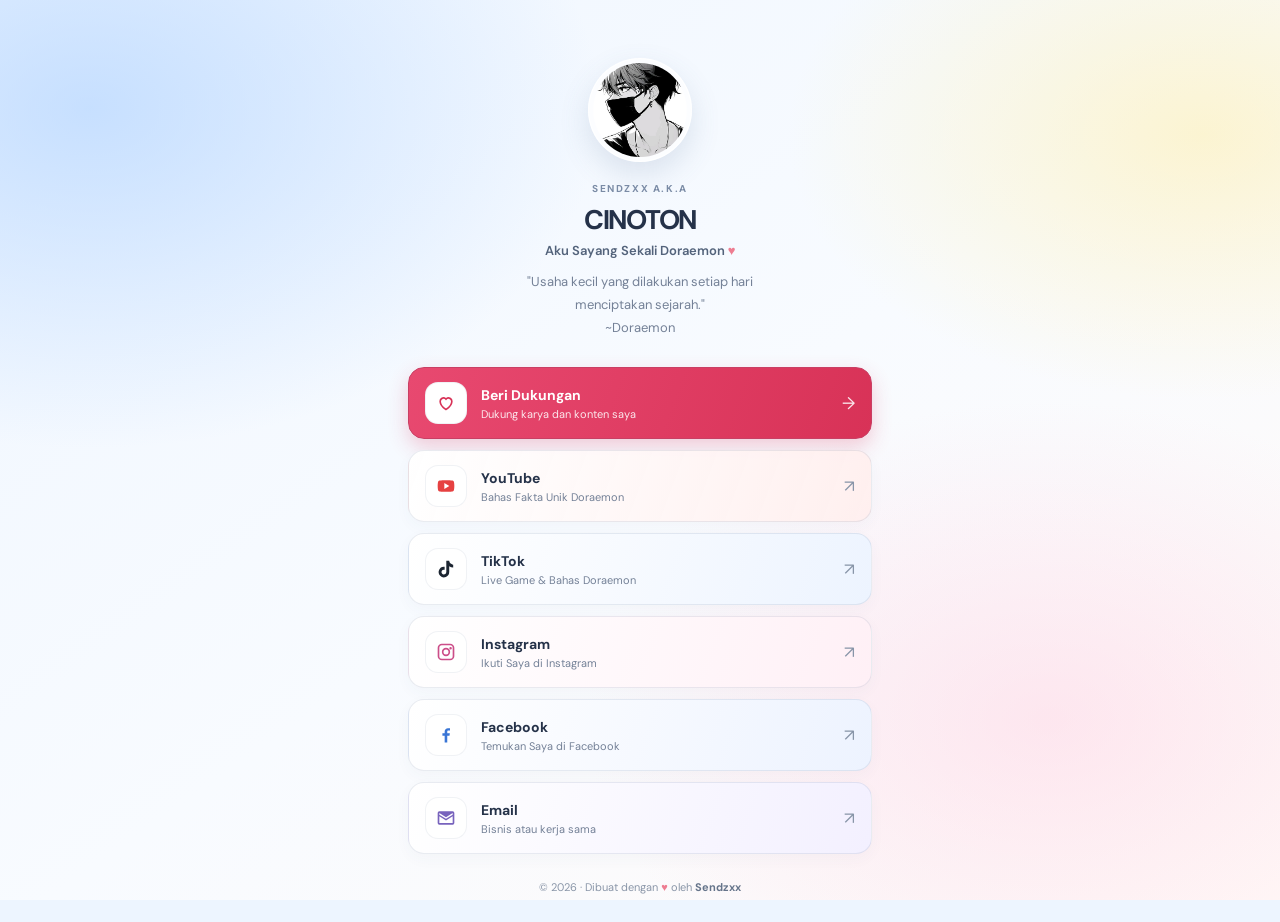
==== index.html @ 2bbf8283 "Finalisasi halaman link profil" ====
<!DOCTYPE html>
<html lang="id">
  <head>
    <meta charset="UTF-8" />
    <meta name="viewport" content="width=device-width, initial-scale=1.0" />
    <meta name="theme-color" content="#e9f3ff" />
    <meta name="description" content="Temukan semua tautan dan konten Sendzxx di satu tempat." />
    <title>Sendzxx — Temukan Saya</title>
    <link rel="stylesheet" href="style.css" />
  </head>
  <body>
    <div class="page-shell">
      <main class="content">
        <header class="profile">
          <div class="profile__avatar">
            <img src="assets/images/sendzxxx.jpg" alt="Foto profil Sendzxx" />
          </div>
          <p class="profile__eyebrow">SENDZXX A.K.A</p>
          <h1>CINOTON</h1>
          <p class="profile__tagline">Aku Sayang Sekali Doraemon <span aria-label="cinta">♥</span></p>
          <p class="profile__description">
            "Usaha kecil yang dilakukan setiap hari<br class="desktop-break" />
            menciptakan sejarah."<br class="desktop-break" />
            ~Doraemon
          </p>
        </header>

        <section class="links" aria-label="Tautan Sendzxx">
          <button
            class="link-card link-card--support"
            id="supportButton"
            type="button"
            aria-haspopup="dialog"
            aria-controls="supportDialog"
            aria-expanded="false"
          >
            <span class="link-card__icon" aria-hidden="true">
              <svg viewBox="0 0 24 24">
                <path d="M12 21s-8-4.35-8-11a5 5 0 0 1 8-4 5 5 0 0 1 8 4c0 6.65-8 11-8 11Zm0-2.3c1.8-1.1 6-4.3 6-8.7a3 3 0 0 0-5.4-1.8L12 9l-.6-.8A3 3 0 0 0 6 10c0 4.4 4.2 7.6 6 8.7Z" />
              </svg>
            </span>
            <span class="link-card__copy">
              <strong>Beri Dukungan</strong>
              <span>Dukung karya dan konten saya</span>
            </span>
            <span class="link-card__arrow" aria-hidden="true">→</span>
          </button>

          <a class="link-card link-card--youtube" href="https://youtube.com/@cinotoners" target="_blank" rel="noopener noreferrer">
            <span class="link-card__icon" aria-hidden="true">
              <svg viewBox="0 0 24 24">
                <path d="M21.58 7.19a2.5 2.5 0 0 0-1.76-1.76C18.27 5 12 5 12 5s-6.27 0-7.82.43a2.5 2.5 0 0 0-1.76 1.76A26 26 0 0 0 2 12a26 26 0 0 0 .42 4.81 2.5 2.5 0 0 0 1.76 1.76C5.73 19 12 19 12 19s6.27 0 7.82-.43a2.5 2.5 0 0 0 1.76-1.76A26 26 0 0 0 22 12a26 26 0 0 0-.42-4.81ZM10 15.5v-7l6 3.5-6 3.5Z" />
              </svg>
            </span>
            <span class="link-card__copy">
              <strong>YouTube</strong>
              <span>Bahas Fakta Unik Doraemon</span>
            </span>
            <span class="link-card__arrow" aria-hidden="true">↗</span>
          </a>

          <a class="link-card link-card--tiktok" href="https://tiktok.com/@cinotoners" target="_blank" rel="noopener noreferrer">
            <span class="link-card__icon" aria-hidden="true">
              <svg viewBox="0 0 24 24">
                <path d="M19.59 6.69a4.83 4.83 0 0 1-3.77-4.25V2h-3.45v13.67a2.89 2.89 0 0 1-5.2 1.74 2.89 2.89 0 0 1 2.31-4.64c.3 0 .6.05.88.13V9.4a6.84 6.84 0 0 0-1-.05A6.33 6.33 0 0 0 5 20.1a6.34 6.34 0 0 0 10.86-4.43v-7a8.16 8.16 0 0 0 4.77 1.52v-3.4a4.85 4.85 0 0 1-1-.1Z" />
              </svg>
            </span>
            <span class="link-card__copy">
              <strong>TikTok</strong>
              <span>Live Game &amp; Bahas Doraemon</span>
            </span>
            <span class="link-card__arrow" aria-hidden="true">↗</span>
          </a>

          <a class="link-card link-card--instagram" href="https://instagram.com/cinotoners" target="_blank" rel="noopener noreferrer">
            <span class="link-card__icon" aria-hidden="true">
              <svg viewBox="0 0 24 24">
                <path d="M7 2h10a5 5 0 0 1 5 5v10a5 5 0 0 1-5 5H7a5 5 0 0 1-5-5V7a5 5 0 0 1 5-5Zm0 2a3 3 0 0 0-3 3v10a3 3 0 0 0 3 3h10a3 3 0 0 0 3-3V7a3 3 0 0 0-3-3H7Zm5 3a5 5 0 1 1 0 10 5 5 0 0 1 0-10Zm0 2a3 3 0 1 0 0 6 3 3 0 0 0 0-6Zm5.5-3a1.5 1.5 0 1 1 0 3 1.5 1.5 0 0 1 0-3Z" />
              </svg>
            </span>
            <span class="link-card__copy">
              <strong>Instagram</strong>
              <span>Ikuti Saya di Instagram</span>
            </span>
            <span class="link-card__arrow" aria-hidden="true">↗</span>
          </a>

          <a class="link-card link-card--facebook" href="https://facebook.com/cinotoners" target="_blank" rel="noopener noreferrer">
            <span class="link-card__icon" aria-hidden="true">
              <svg viewBox="0 0 24 24">
                <path d="M13.5 21v-8h2.7l.4-3h-3.1V8.1c0-.9.3-1.5 1.6-1.5h1.7V3.9c-.3 0-1.3-.1-2.4-.1-2.4 0-4 1.5-4 4.1V10H7.7v3h2.7v8h3.1Z" />
              </svg>
            </span>
            <span class="link-card__copy">
              <strong>Facebook</strong>
              <span>Temukan Saya di Facebook</span>
            </span>
            <span class="link-card__arrow" aria-hidden="true">↗</span>
          </a>

          <a class="link-card link-card--email" href="mailto:xnsendzxx@gmail.com">
            <span class="link-card__icon" aria-hidden="true">
              <svg viewBox="0 0 24 24">
                <path d="M20 4H4a2 2 0 0 0-2 2v12a2 2 0 0 0 2 2h16a2 2 0 0 0 2-2V6a2 2 0 0 0-2-2Zm0 4-8 5L4 8V6l8 5 8-5v2Zm0 10H4v-8l8 5 8-5v8Z" />
              </svg>
            </span>
            <span class="link-card__copy">
              <strong>Email</strong>
              <span>Bisnis atau kerja sama</span>
            </span>
            <span class="link-card__arrow" aria-hidden="true">↗</span>
          </a>
        </section>

        <!-- <section class="video-section" aria-labelledby="video-title">
          <div class="section-heading">
            <p class="profile__eyebrow">MULAI DI SINI</p>
            <h2 id="video-title">Kenalan dulu</h2>
          </div>
          <div class="video-card">
            <iframe
              src="https://www.youtube.com/embed/dL7bvnu7M7o?si=BXHKy5B7zNZ65bXX"
              title="Video pengantar Sendzxx"
              allow="accelerometer; autoplay; clipboard-write; encrypted-media; gyroscope; picture-in-picture; web-share"
              referrerpolicy="strict-origin-when-cross-origin"
              allowfullscreen
            ></iframe>
          </div>
        </section> -->
      </main>

      <footer class="footer">
        <span>© 2026 · Dibuat dengan <span aria-label="cinta">♥</span> oleh <strong>Sendzxx</strong></span>
      </footer>
    </div>

    <div class="popup" id="supportDialog" aria-hidden="true">
      <section
        class="popup__container"
        role="dialog"
        aria-modal="true"
        aria-labelledby="supportTitle"
        aria-describedby="supportDescription"
      >
        <span class="popup__corner popup__corner--top-left" aria-hidden="true"></span>
        <button class="popup__close" type="button" aria-label="Tutup">×</button>
        <p class="profile__eyebrow">TERIMA KASIH</p>
        <h2 id="supportTitle">Pilih metode dukungan</h2>
        <p class="popup__description" id="supportDescription">Dukunganmu membantu saya terus berkarya.</p>
        <a class="support-option" href="https://saweria.co/sendzxx" target="_blank" rel="noopener noreferrer">
          <img src="assets/icons/saweria.png" alt="" />
          <span>Saweria</span>
          <span class="link-card__arrow" aria-hidden="true">↗</span>
        </a>
        <a class="support-option" href="https://sociabuzz.com/sendzxx/tribe" target="_blank" rel="noopener noreferrer">
          <img src="assets/icons/sociabuzz.png" alt="" />
          <span>SociaBuzz</span>
          <span class="link-card__arrow" aria-hidden="true">↗</span>
        </a>
        <a class="support-option" href="dana.html">
          <img src="assets/icons/dana.png" alt="" />
          <span>DANA</span>
          <span class="link-card__arrow" aria-hidden="true">↗</span>
        </a>
        <p class="popup__quote">“Admin lagi nyari modal buat nikah... huhuu...”</p>
      </section>
    </div>

    <script src="script.js"></script>
  </body>
</html>
---- style.css ----
@import url("https://fonts.googleapis.com/css2?family=DM+Sans:wght@400;500;600;700&display=swap");

:root {
  color-scheme: light;
  font-family: "DM Sans", "Segoe UI", sans-serif;
  color: #253249;
  background: #edf5ff;
  font-synthesis: none;
  text-rendering: optimizeLegibility;
  --ink: #253249;
  --muted: #748197;
  --line: rgba(106, 128, 158, 0.15);
}

* {
  box-sizing: border-box;
}

html {
  min-width: 320px;
  min-height: 100%;
}

body {
  min-height: 100vh;
  margin: 0;
  background:
    radial-gradient(ellipse at 7% 12%, rgba(173, 209, 255, 0.62), transparent 32rem),
    radial-gradient(ellipse at 94% 15%, rgba(255, 237, 165, 0.5), transparent 26rem),
    radial-gradient(ellipse at 82% 80%, rgba(255, 204, 223, 0.44), transparent 29rem),
    linear-gradient(145deg, #eff6ff 0%, #f8fbff 52%, #fffaf8 100%);
  background-attachment: fixed;
}

body.no-scroll {
  overflow: hidden;
}

button,
a {
  font: inherit;
}

header span {
  color: #ee7d91;
}

.page-shell {
  width: min(100% - 40px, 464px);
  margin: 0 auto;
  padding: 58px 0 28px;
}

.content {
  display: flex;
  flex-direction: column;
  align-items: center;
}

.profile {
  display: flex;
  flex-direction: column;
  align-items: center;
  text-align: center;
}

.profile__avatar {
  width: 104px;
  height: 104px;
  margin-bottom: 20px;
  padding: 4px;
  overflow: hidden;
  border: 1px solid rgba(255, 255, 255, 0.88);
  border-radius: 50%;
  background: rgba(255, 255, 255, 0.7);
  box-shadow: 0 12px 30px rgba(73, 103, 146, 0.16);
}

.profile__avatar img {
  width: 100%;
  height: 100%;
  border-radius: 50%;
  object-fit: cover;
}

.profile__eyebrow {
  margin: 0;
  color: #7a8ba5;
  font-size: 10px;
  font-weight: 700;
  letter-spacing: 0.16em;
}

.profile h1 {
  margin: 7px 0 0;
  color: var(--ink);
  font-size: 27px;
  font-weight: 700;
  letter-spacing: -0.045em;
}

.profile__tagline {
  margin: 5px 0 0;
  color: #53637b;
  font-size: 13px;
  font-weight: 600;
}

.profile__description {
  margin: 12px 0 0;
  color: var(--muted);
  font-size: 13px;
  line-height: 1.75;
}

.links {
  display: grid;
  width: 100%;
  gap: 11px;
  margin-top: 28px;
}

.link-card {
  position: relative;
  display: flex;
  min-height: 72px;
  align-items: center;
  gap: 14px;
  padding: 12px 16px;
  border: 1px solid var(--line);
  border-radius: 16px;
  color: var(--ink);
  text-align: left;
  text-decoration: none;
  cursor: pointer;
  box-shadow: 0 5px 15px rgba(51, 77, 111, 0.035);
  transition: transform 180ms ease, box-shadow 180ms ease, border-color 180ms ease;
}

.link-card:hover {
  transform: translateY(-2px);
  border-color: rgba(106, 128, 158, 0.28);
  box-shadow: 0 10px 24px rgba(51, 77, 111, 0.1);
}

.link-card:focus-visible,
.support-option:focus-visible,
.popup__close:focus-visible,
.dana-back:focus-visible,
.dana-download:focus-visible {
  outline: 3px solid rgba(84, 134, 214, 0.55);
  outline-offset: 3px;
}

.link-card--youtube {
  background: linear-gradient(110deg, rgba(255, 255, 255, 0.96), rgba(255, 238, 237, 0.9));
}

.link-card--tiktok {
  background: linear-gradient(110deg, #ffffff, #edf4ff);
}

.link-card--instagram {
  background: linear-gradient(110deg, #ffffff, #fff0f6);
}

.link-card--facebook {
  background: linear-gradient(110deg, #ffffff, #edf3ff);
}

.link-card--email {
  background: linear-gradient(110deg, #ffffff, #f3f0ff);
}

.link-card--support {
  width: 100%;
  border-color: #c93f64;
  background: linear-gradient(110deg, #e84970, #d83257);
  color: #fff;
  box-shadow: 0 8px 20px rgba(216, 50, 87, 0.24);
  -webkit-tap-highlight-color: transparent;
}

.link-card--support .link-card__copy > span,
.link-card--support .link-card__arrow {
  color: rgba(255, 255, 255, 0.88);
}

.link-card--support .link-card__icon {
  background: #fff;
}

.link-card--support .link-card__icon svg {
  color: #d83257;
}

.link-card__icon {
  display: grid;
  width: 42px;
  height: 42px;
  flex: 0 0 42px;
  place-items: center;
  border: 1px solid rgba(106, 128, 158, 0.1);
  border-radius: 13px;
  background: rgba(255, 255, 255, 0.82);
}

.link-card__icon svg {
  width: 20px;
  height: 20px;
  fill: currentColor;
}

.link-card--youtube .link-card__icon {
  color: #e64141;
}

.link-card--tiktok .link-card__icon {
  color: #1c2531;
}

.link-card--email .link-card__icon {
  color: #7863bd;
}

.link-card--instagram .link-card__icon {
  color: #cc4e89;
}

.link-card--facebook .link-card__icon {
  color: #3975d5;
}

.link-card__copy {
  display: grid;
  min-width: 0;
  gap: 3px;
}

.link-card__copy strong {
  font-size: 14px;
  font-weight: 700;
}

.link-card__copy > span {
  overflow: hidden;
  color: var(--muted);
  font-size: 11px;
  text-overflow: ellipsis;
  white-space: nowrap;
}

.link-card__arrow {
  margin-left: auto;
  color: #8895a8;
  font-size: 17px;
}

.video-section {
  width: 100%;
  margin-top: 42px;
}

.section-heading {
  margin-bottom: 13px;
  text-align: center;
}

.section-heading h2 {
  margin: 5px 0 0;
  color: var(--ink);
  font-size: 18px;
  letter-spacing: -0.025em;
}

.video-card {
  overflow: hidden;
  border: 1px solid rgba(106, 128, 158, 0.16);
  border-radius: 18px;
  background: #fff;
  box-shadow: 0 12px 30px rgba(51, 77, 111, 0.08);
}

.video-card iframe {
  display: block;
  width: 100%;
  aspect-ratio: 16 / 9;
  border: 0;
}

.footer {
  padding: 26px 0 0;
  color: #8a96a8;
  font-size: 11px;
  text-align: center;
}

.footer span span {
  color: #ee7d91;
}

.footer strong {
  color: #65748a;
}

.popup {
  position: fixed;
  z-index: 1000;
  inset: 0;
  display: grid;
  padding: 20px;
  place-items: center;
  background: rgba(33, 48, 68, 0.3);
  backdrop-filter: blur(8px);
  opacity: 0;
  visibility: hidden;
  transition: opacity 180ms ease, visibility 0s linear 180ms;
}

.popup.show {
  opacity: 1;
  visibility: visible;
  transition-delay: 0s;
}

.popup__container {
  position: relative;
  width: min(100%, 400px);
  overflow: hidden;
  padding: 34px 26px 25px;
  border: 1px solid rgba(255, 255, 255, 0.85);
  border-radius: 22px;
  background: #fff;
  box-shadow: 0 24px 70px rgba(31, 47, 70, 0.2);
  transform: translateY(12px) scale(0.98);
  transition: transform 180ms ease;
}

.popup__corner {
  position: absolute;
  z-index: 1;
  width: 38px;
  height: 38px;
  border-color: rgba(216, 50, 87, 0.82);
  border-style: solid;
  pointer-events: none;
}

.popup__corner--top-left {
  top: -1px;
  left: -1px;
  border-width: 2px 0 0 2px;
  border-top-left-radius: 22px;
}

.popup.show .popup__container {
  transform: translateY(0) scale(1);
}

.popup__close {
  position: absolute;
  top: 13px;
  right: 13px;
  display: grid;
  width: 34px;
  height: 34px;
  place-items: center;
  border: 0;
  border-radius: 50%;
  background: #f2f5f9;
  color: #607087;
  font-size: 23px;
  cursor: pointer;
}

.popup__container h2 {
  margin: 6px 0 0;
  color: var(--ink);
  font-size: 21px;
}

.popup__container > .profile__eyebrow {
  color: #c93f64;
}

.popup__description {
  margin: 6px 0 19px;
  color: var(--muted);
  font-size: 13px;
}

.support-option {
  display: flex;
  min-height: 58px;
  align-items: center;
  gap: 12px;
  margin-top: 9px;
  padding: 8px 12px;
  border: 1px solid var(--line);
  border-radius: 13px;
  color: var(--ink);
  font-size: 13px;
  font-weight: 600;
  text-decoration: none;
  transition: border-color 160ms ease, background 160ms ease;
}

.support-option:hover {
  border-color: rgba(106, 128, 158, 0.32);
  background: #f8faff;
}

.support-option img {
  width: 34px;
  height: 34px;
  padding: 3px;
  border-radius: 9px;
  background: #f4f7fb;
  object-fit: contain;
}

.popup__quote {
  margin: 19px 0 0;
  color: #8995a7;
  font-size: 11px;
  line-height: 1.6;
  text-align: center;
}

@media (max-width: 480px) {
  .page-shell {
    width: min(100% - 32px, 400px);
    padding-top: 40px;
  }

  .profile__avatar {
    width: 96px;
    height: 96px;
  }

  .links {
    margin-top: 24px;
    gap: 9px;
  }

  .link-card {
    min-height: 68px;
    padding: 10px 13px;
  }

  .video-section {
    margin-top: 35px;
  }
}

@media (prefers-reduced-motion: reduce) {
  *,
  *::before,
  *::after {
    scroll-behavior: auto !important;
    transition-duration: 0.01ms !important;
  }
}
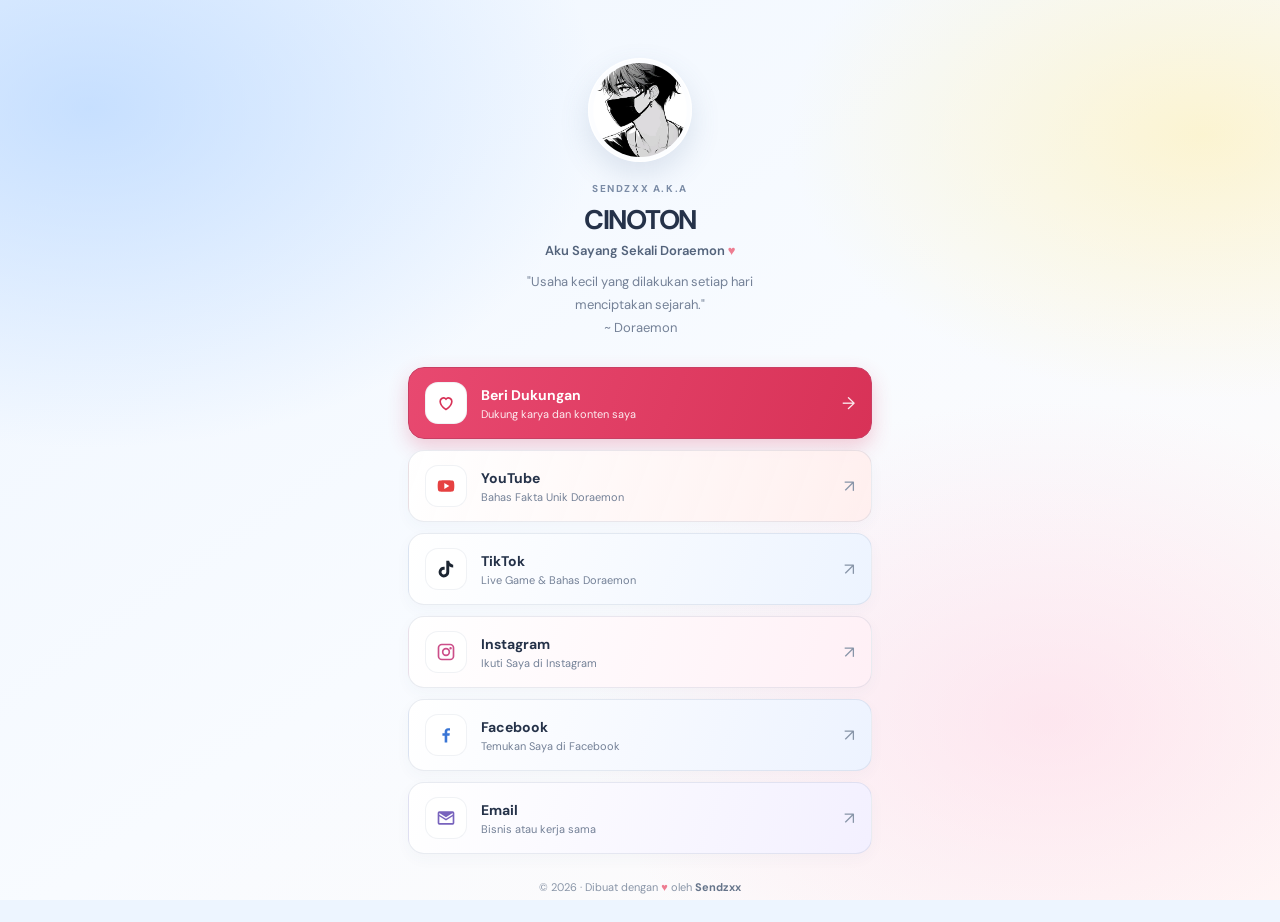
==== commit 11e8e082: "Selesai" ====
--- a/index.html
+++ b/index.html
@@ -21,7 +21,7 @@
           <p class="profile__description">
             "Usaha kecil yang dilakukan setiap hari<br class="desktop-break" />
             menciptakan sejarah."<br class="desktop-break" />
-            ~Doraemon
+            ~ Doraemon
           </p>
         </header>
 
@@ -142,7 +142,6 @@
         aria-labelledby="supportTitle"
         aria-describedby="supportDescription"
       >
-        <span class="popup__corner popup__corner--top-left" aria-hidden="true"></span>
         <button class="popup__close" type="button" aria-label="Tutup">×</button>
         <p class="profile__eyebrow">TERIMA KASIH</p>
         <h2 id="supportTitle">Pilih metode dukungan</h2>
--- a/style.css
+++ b/style.css
@@ -181,9 +181,14 @@
   -webkit-tap-highlight-color: transparent;
 }
 
+.link-card--support:hover {
+  border-color: #b92b4f;
+  box-shadow: 0 11px 25px rgba(216, 50, 87, 0.3);
+}
+
 .link-card--support .link-card__copy > span,
 .link-card--support .link-card__arrow {
-  color: rgba(255, 255, 255, 0.88);
+  color: rgba(255, 255, 255, 0.9);
 }
 
 .link-card--support .link-card__icon {
@@ -334,23 +339,6 @@
   box-shadow: 0 24px 70px rgba(31, 47, 70, 0.2);
   transform: translateY(12px) scale(0.98);
   transition: transform 180ms ease;
-}
-
-.popup__corner {
-  position: absolute;
-  z-index: 1;
-  width: 38px;
-  height: 38px;
-  border-color: rgba(216, 50, 87, 0.82);
-  border-style: solid;
-  pointer-events: none;
-}
-
-.popup__corner--top-left {
-  top: -1px;
-  left: -1px;
-  border-width: 2px 0 0 2px;
-  border-top-left-radius: 22px;
 }
 
 .popup.show .popup__container {
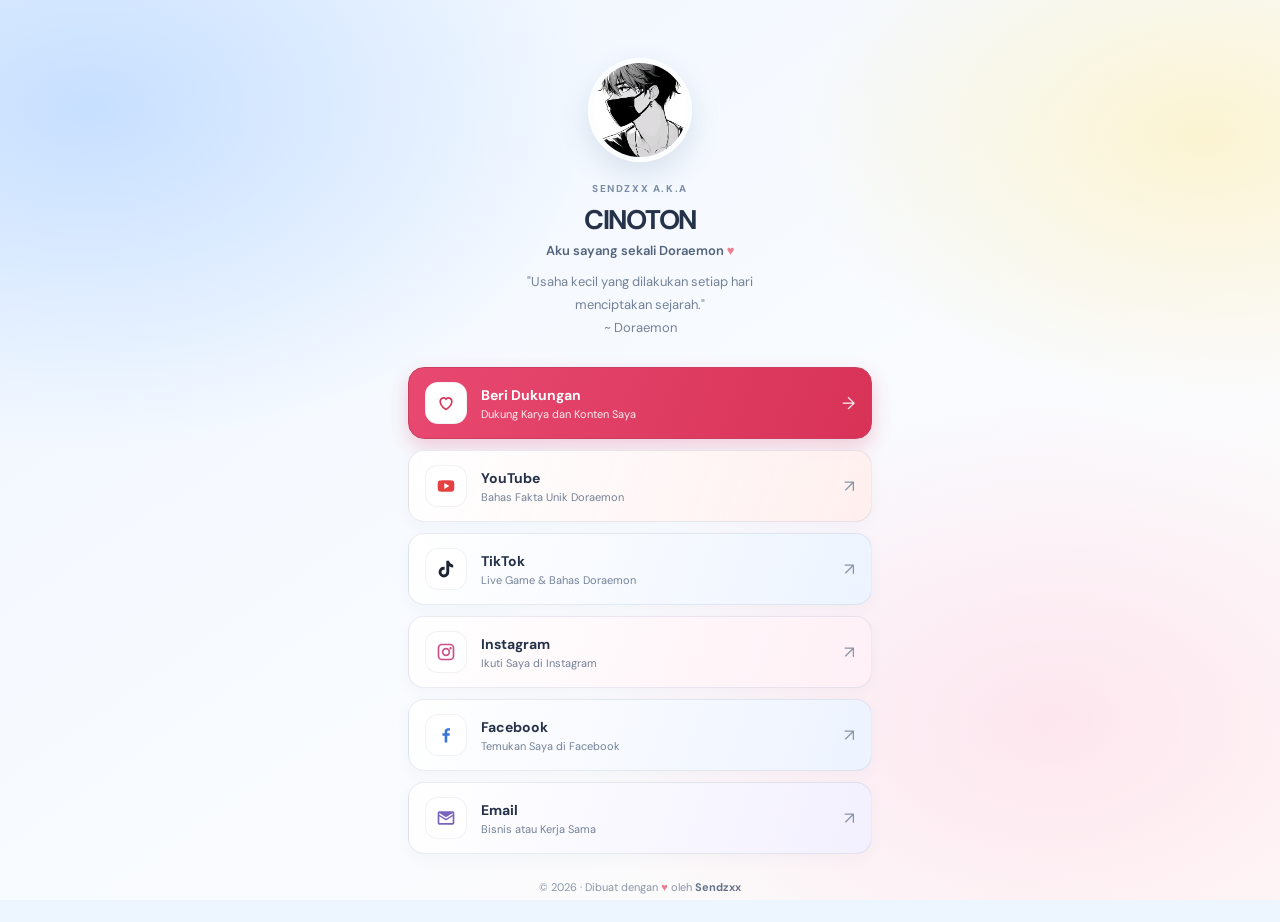
==== commit df88bd14: "Sudah ini yang terakhir" ====
--- a/index.html
+++ b/index.html
@@ -17,7 +17,7 @@
           </div>
           <p class="profile__eyebrow">SENDZXX A.K.A</p>
           <h1>CINOTON</h1>
-          <p class="profile__tagline">Aku Sayang Sekali Doraemon <span aria-label="cinta">♥</span></p>
+          <p class="profile__tagline">Aku sayang sekali Doraemon <span aria-label="cinta">♥</span></p>
           <p class="profile__description">
             "Usaha kecil yang dilakukan setiap hari<br class="desktop-break" />
             menciptakan sejarah."<br class="desktop-break" />
@@ -41,7 +41,7 @@
             </span>
             <span class="link-card__copy">
               <strong>Beri Dukungan</strong>
-              <span>Dukung karya dan konten saya</span>
+              <span>Dukung Karya dan Konten Saya</span>
             </span>
             <span class="link-card__arrow" aria-hidden="true">→</span>
           </button>
@@ -106,7 +106,7 @@
             </span>
             <span class="link-card__copy">
               <strong>Email</strong>
-              <span>Bisnis atau kerja sama</span>
+              <span>Bisnis atau Kerja Sama</span>
             </span>
             <span class="link-card__arrow" aria-hidden="true">↗</span>
           </a>
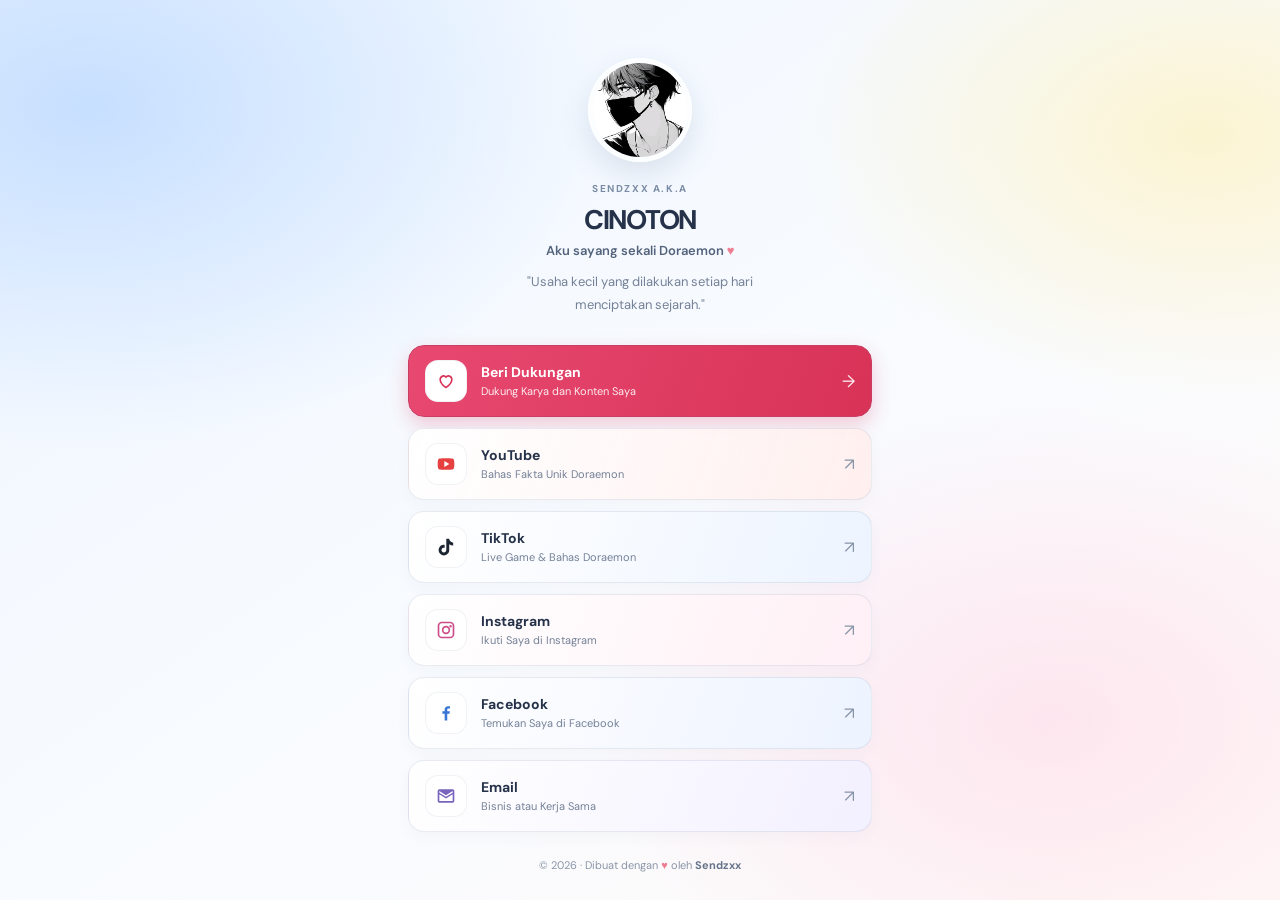
==== commit 6f83341a: "menghapus kata doraemon" ====
--- a/index.html
+++ b/index.html
@@ -20,8 +20,7 @@
           <p class="profile__tagline">Aku sayang sekali Doraemon <span aria-label="cinta">♥</span></p>
           <p class="profile__description">
             "Usaha kecil yang dilakukan setiap hari<br class="desktop-break" />
-            menciptakan sejarah."<br class="desktop-break" />
-            ~ Doraemon
+            menciptakan sejarah."
           </p>
         </header>
 
